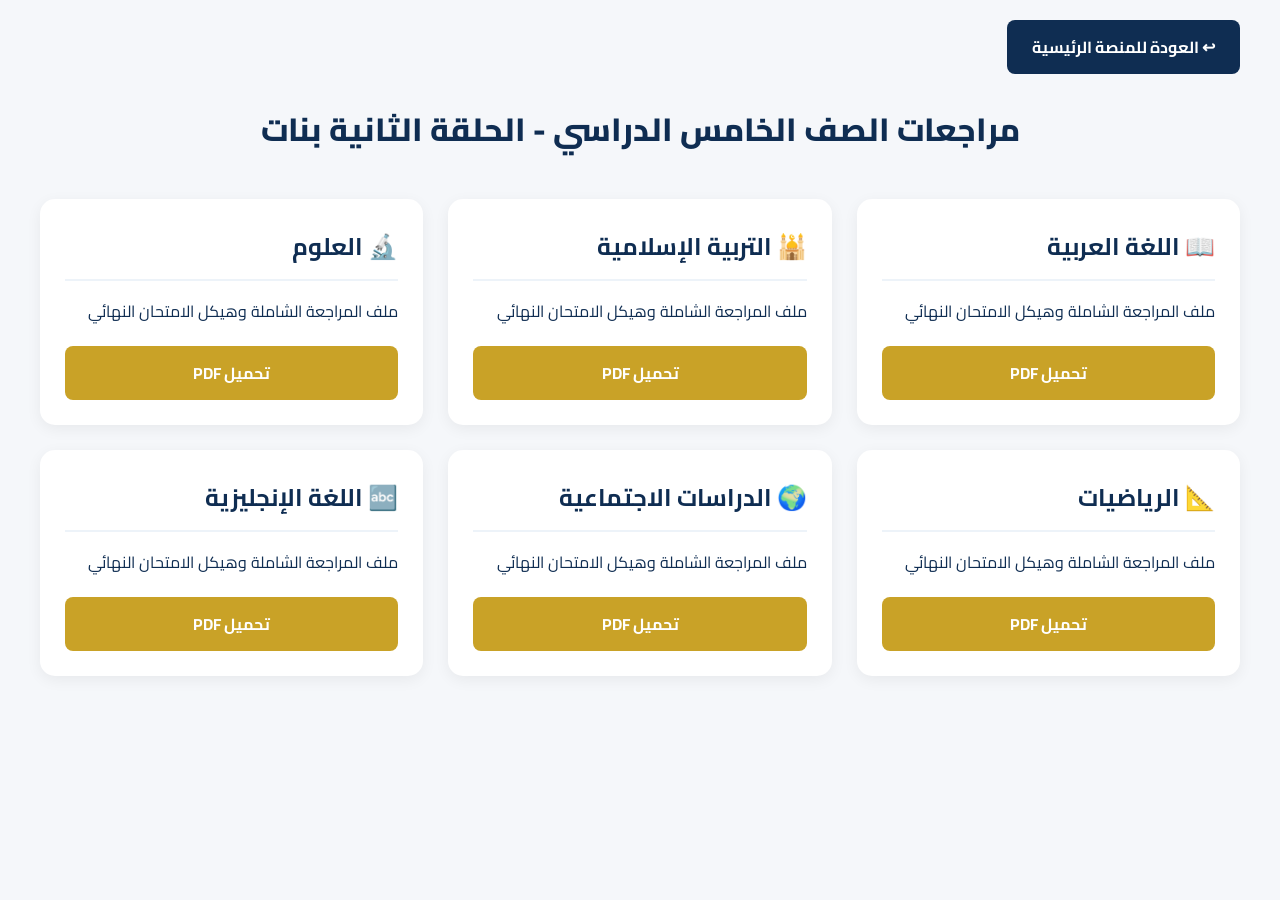
==== grade5.html @ 4f6e5faf "Add files via upload" ====
<!DOCTYPE html>
<html lang="ar" dir="rtl">
<head>
<meta charset="UTF-8">
<meta name="viewport" content="width=device-width, initial-scale=1.0">
<title>مراجعات الصف الخامس - مدرسة مربح</title>
<link href="https://fonts.googleapis.com/css2?family=Cairo:wght@400;700;800&display=swap" rel="stylesheet">
<style>
* { margin:0; padding:0; box-sizing:border-box; font-family:'Cairo',sans-serif; }
body { background:#f5f7fa; color:#0F2D52; padding:20px; }
.container { max-width:1200px; margin:auto; }
.back-btn { display:inline-block; margin-bottom:25px; padding:12px 25px; background:#0F2D52; color:white; text-decoration:none; border-radius:8px; font-weight:bold; }
.back-btn:hover { background:#C9A227; }
h1 { text-align:center; margin-bottom:40px; color:#0F2D52; font-size:32px; font-weight:800; }
.subjects-grid { display:grid; grid-template-columns:repeat(auto-fit, minmax(300px, 1fr)); gap:25px; }
.subject-card { background:white; padding:25px; border-radius:15px; box-shadow:0 4px 15px rgba(0,0,0,0.06); transition:0.3s; }
.subject-card:hover { transform: translateY(-5px); }
.subject-title { font-size:24px; color:#0F2D52; font-weight:700; margin-bottom:15px; border-bottom:2px solid #edf3f9; padding-bottom:10px; }
.download-btn { display:block; text-align:center; background:#C9A227; color:white; padding:12px; border-radius:8px; text-decoration:none; margin-top:20px; font-weight:bold; }
.download-btn:hover { background:#0F2D52; }
</style>
</head>
<body>

<div class="container">
    <a href="index.html" class="back-btn">↩ العودة للمنصة الرئيسية</a>
    
    <h1>مراجعات الصف الخامس الدراسي - الحلقة الثانية بنات</h1>
    
    <div class="subjects-grid">
    
        <div class="subject-card">
            <div class="subject-title">📖 اللغة العربية</div>
            <p>ملف المراجعة الشاملة وهيكل الامتحان النهائي</p>
            <a href="https://emiratesschoolsese-my.sharepoint.com/:f:/g/personal/amna-s_alyammahi_moe_sch_ae/IgBEN5MBqth2Ra2xKTuY6NFcAR_NdVUwTqctjAmqOlcxrdk?e=eSbOfm" class="download-btn" target="_blank">تحميل PDF</a>
        </div>

        <div class="subject-card">
            <div class="subject-title">🕌 التربية الإسلامية</div>
            <p>ملف المراجعة الشاملة وهيكل الامتحان النهائي</p>
            <a href="#" class="download-btn" target="_blank">تحميل PDF</a>
        </div>

        <div class="subject-card">
            <div class="subject-title">🔬 العلوم</div>
            <p>ملف المراجعة الشاملة وهيكل الامتحان النهائي</p>
            <a href="#" class="download-btn" target="_blank">تحميل PDF</a>
        </div>

        <div class="subject-card">
            <div class="subject-title">📐 الرياضيات</div>
            <p>ملف المراجعة الشاملة وهيكل الامتحان النهائي</p>
            <a href="#" class="download-btn" target="_blank">تحميل PDF</a>
        </div>

        <div class="subject-card">
            <div class="subject-title">🌍 الدراسات الاجتماعية</div>
            <p>ملف المراجعة الشاملة وهيكل الامتحان النهائي</p>
            <a href="#" class="download-btn" target="_blank">تحميل PDF</a>
        </div>

        <div class="subject-card">
            <div class="subject-title">🔤 اللغة الإنجليزية</div>
            <p>ملف المراجعة الشاملة وهيكل الامتحان النهائي</p>
            <a href="#" class="download-btn" target="_blank">تحميل PDF</a>
        </div>

    </div>
</div>

</body>
</html>
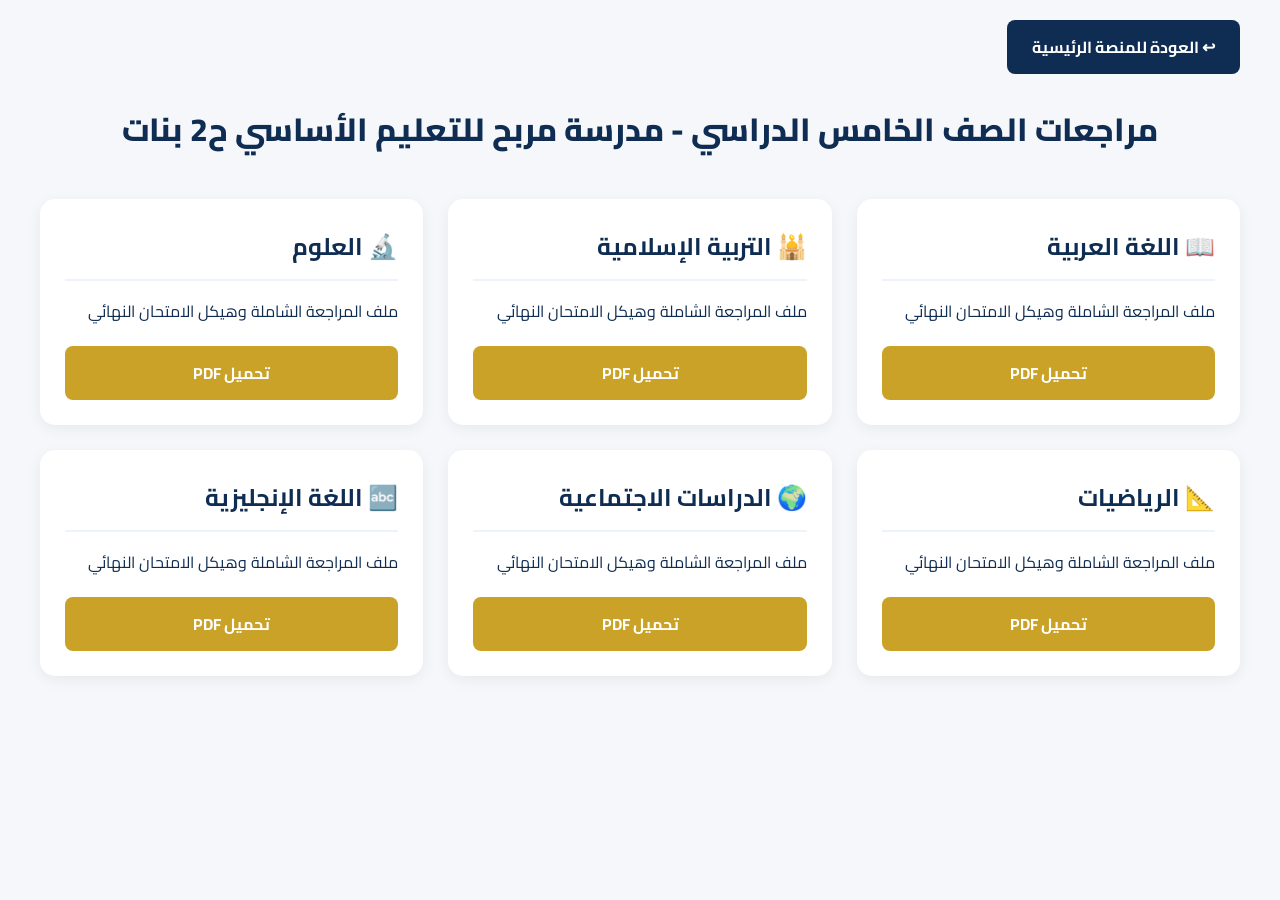
==== commit 4145a3d3: "Revise title and download links in grade5.html Updated the title and download links for the 5th grad" ====
--- a/grade5.html
+++ b/grade5.html
@@ -25,7 +25,7 @@
 <div class="container">
     <a href="index.html" class="back-btn">↩ العودة للمنصة الرئيسية</a>
     
-    <h1>مراجعات الصف الخامس الدراسي - الحلقة الثانية بنات</h1>
+    <h1>مراجعات الصف الخامس الدراسي - مدرسة مربح للتعليم الأساسي ح2 بنات</h1>
     
     <div class="subjects-grid">
     
@@ -38,35 +38,35 @@
         <div class="subject-card">
             <div class="subject-title">🕌 التربية الإسلامية</div>
             <p>ملف المراجعة الشاملة وهيكل الامتحان النهائي</p>
-            <a href="#" class="download-btn" target="_blank">تحميل PDF</a>
+            <a href="https://emiratesschoolsese-my.sharepoint.com/:f:/g/personal/amna-s_alyammahi_moe_sch_ae/IgBalOIN3JCxT7yr4XjZBvhoAc_JC5tpikfszv1xsQwbKPo?e=YqpJHb" class="download-btn" target="_blank">تحميل PDF</a>
         </div>
 
         <div class="subject-card">
             <div class="subject-title">🔬 العلوم</div>
             <p>ملف المراجعة الشاملة وهيكل الامتحان النهائي</p>
-            <a href="#" class="download-btn" target="_blank">تحميل PDF</a>
+            <a href="https://emiratesschoolsese-my.sharepoint.com/:f:/g/personal/amna-s_alyammahi_moe_sch_ae/IgBlBBKII0XCRJaJkMG8NC9_AbD1UC0IxRXllKHY5ztOeYM?e=JYkPw3" class="download-btn" target="_blank">تحميل PDF</a>
         </div>
 
         <div class="subject-card">
             <div class="subject-title">📐 الرياضيات</div>
             <p>ملف المراجعة الشاملة وهيكل الامتحان النهائي</p>
-            <a href="#" class="download-btn" target="_blank">تحميل PDF</a>
+            <a href="https://emiratesschoolsese-my.sharepoint.com/:f:/g/personal/amna-s_alyammahi_moe_sch_ae/IgA-XMAPjxiwRqwsG_msx7V2Ac3GQXtW_WzZzIL_DPCcBic?e=Hhsa7v" class="download-btn" target="_blank">تحميل PDF</a>
         </div>
 
         <div class="subject-card">
             <div class="subject-title">🌍 الدراسات الاجتماعية</div>
             <p>ملف المراجعة الشاملة وهيكل الامتحان النهائي</p>
-            <a href="#" class="download-btn" target="_blank">تحميل PDF</a>
+            <a href="https://emiratesschoolsese-my.sharepoint.com/:f:/g/personal/amna-s_alyammahi_moe_sch_ae/IgDy7CtEH6jNQ4PZRc0TULsdAZpoOCqnmzSxP9UM_2MCdZs?e=FJLQms" class="download-btn" target="_blank">تحميل PDF</a>
         </div>
 
         <div class="subject-card">
             <div class="subject-title">🔤 اللغة الإنجليزية</div>
             <p>ملف المراجعة الشاملة وهيكل الامتحان النهائي</p>
-            <a href="#" class="download-btn" target="_blank">تحميل PDF</a>
+            <a href="https://emiratesschoolsese-my.sharepoint.com/:f:/g/personal/amna-s_alyammahi_moe_sch_ae/IgD79DxYOzP0Q6ozzqFc5CACAcmBNj8ViLtvBXikfD75k_M?e=9u4R4e" class="download-btn" target="_blank">تحميل PDF</a>
         </div>
 
     </div>
 </div>
 
 </body>
-</html>+</html>
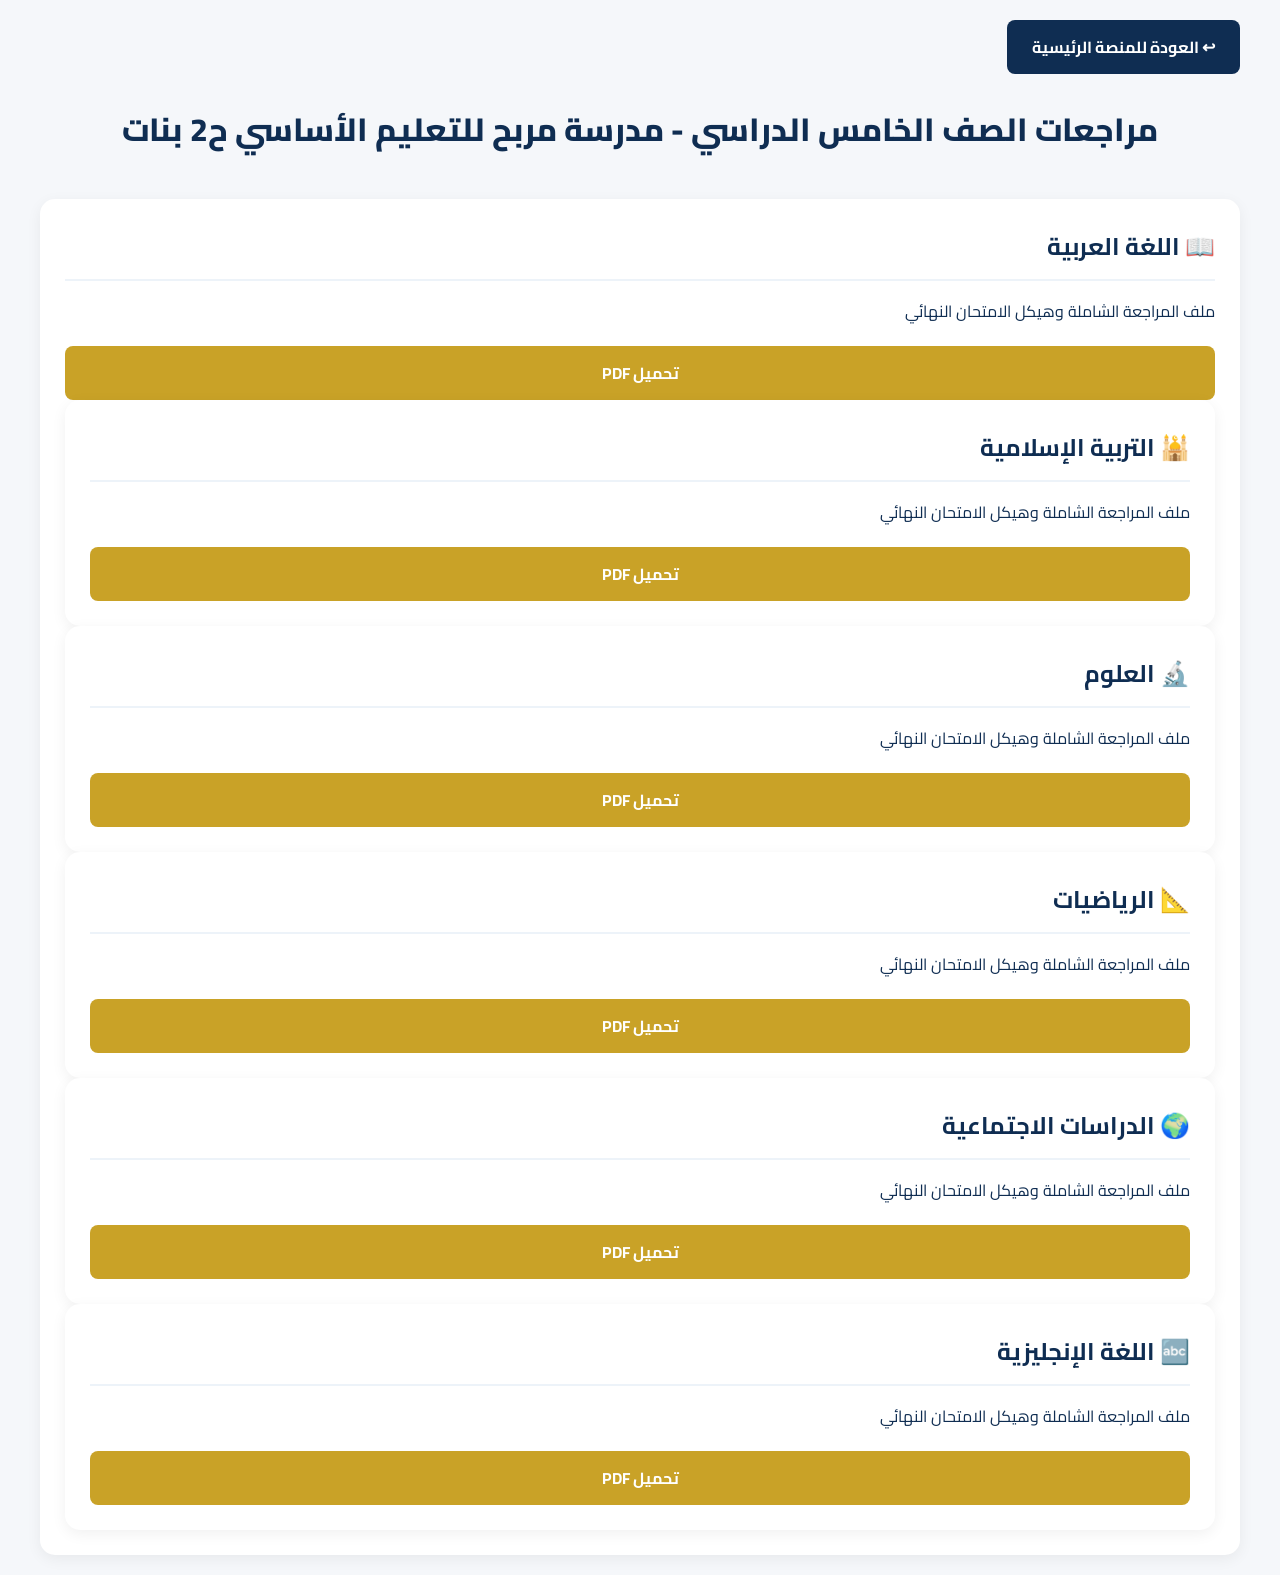
==== commit 2e695c03: "Fix HTML encoding issues in grade5.html" ====
--- a/grade5.html
+++ b/grade5.html
@@ -32,9 +32,7 @@
         <div class="subject-card">
             <div class="subject-title">📖 اللغة العربية</div>
             <p>ملف المراجعة الشاملة وهيكل الامتحان النهائي</p>
-            <a href="https://emiratesschoolsese-my.sharepoint.com/:f:/g/personal/amna-s_alyammahi_moe_sch_ae/IgBEN5MBqth2Ra2xKTuY6NFcAR_NdVUwTqctjAmqOlcxrdk?e=eSbOfm" class="download-btn" target="_blank">تحميل PDF</a>
-        </div>
-
+<a href="https://emiratesschoolsese-my.sharepoint.com/:f:/g/personal/amna-s_alyammahi_moe_sch_ae/IgBEN5MBqth2Ra2xKTuY6NFcAXRgQ0Va-niZBQYvGbI3KZI?e=JSKn51" class="download-btn">تحميل PDF</a>
         <div class="subject-card">
             <div class="subject-title">🕌 التربية الإسلامية</div>
             <p>ملف المراجعة الشاملة وهيكل الامتحان النهائي</p>
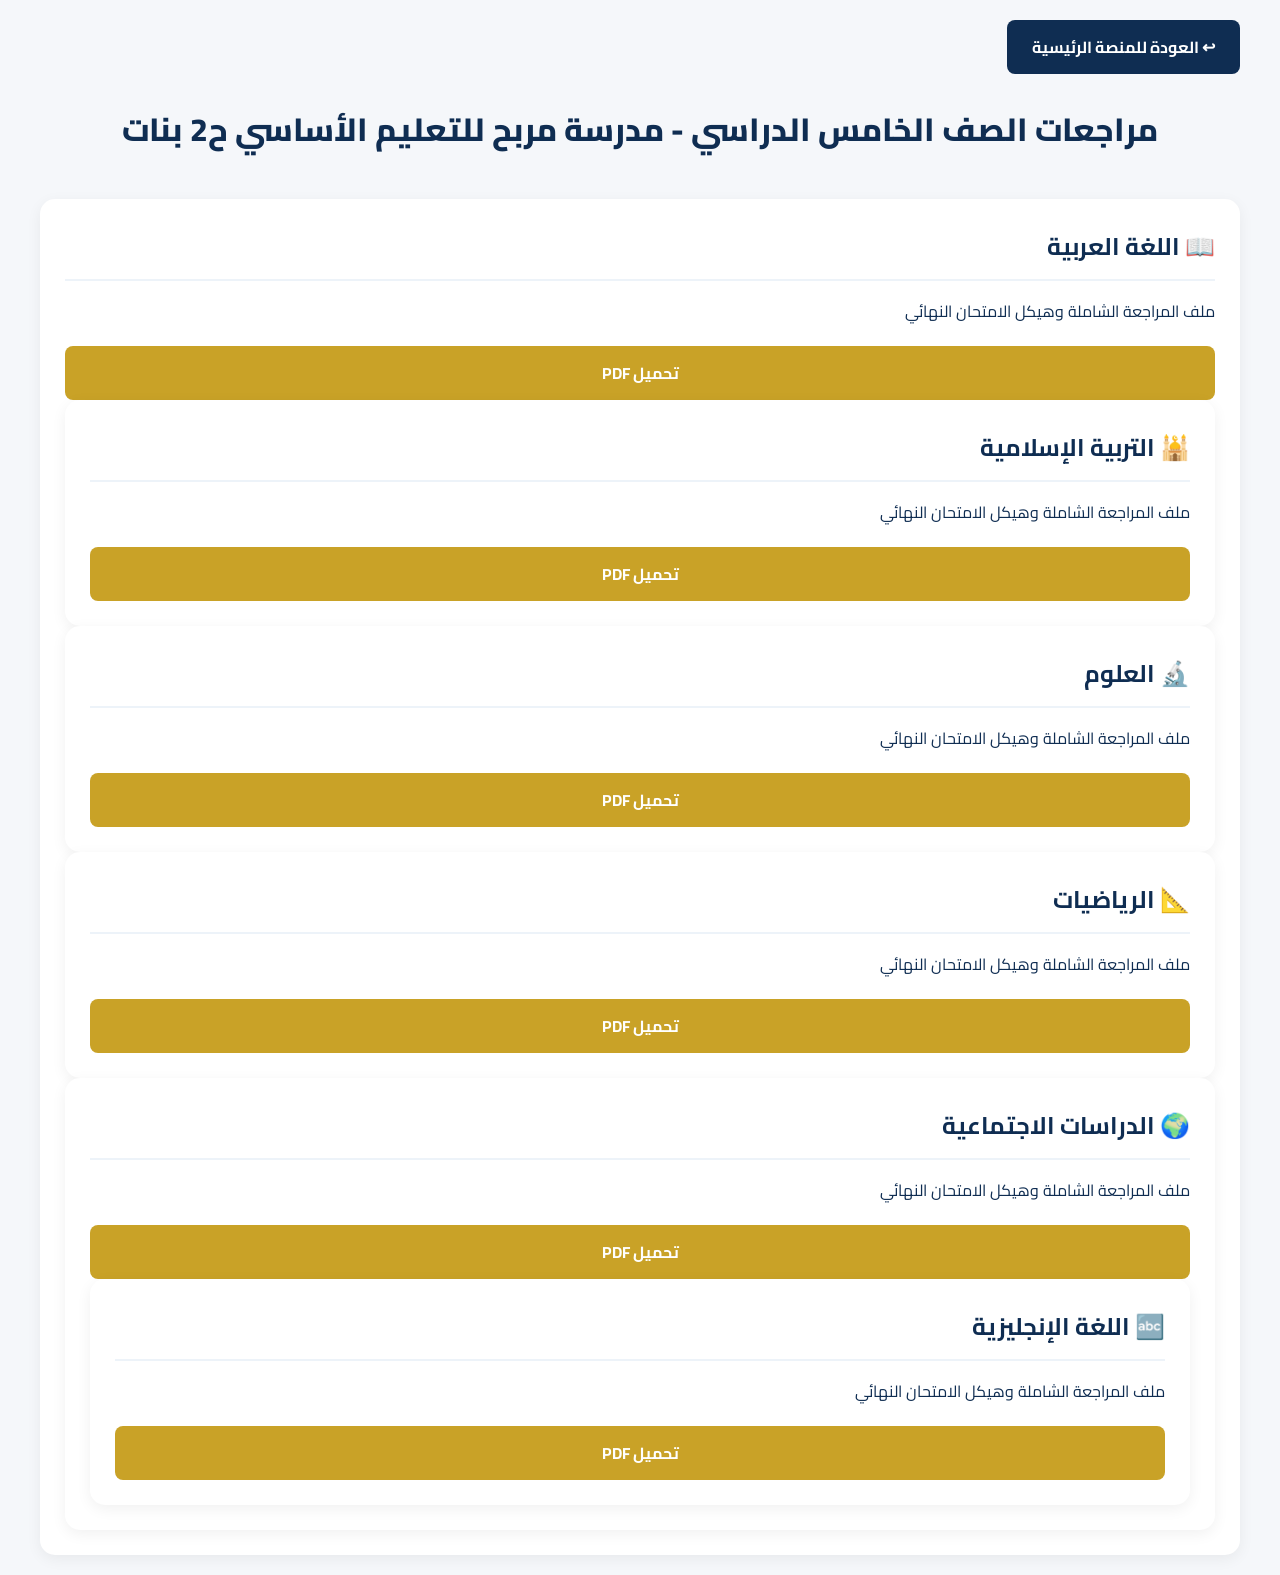
==== commit 4e81ceb3: "Update grade5.html with new review materials Removed old content and replaced with updated review ma" ====
--- a/grade5.html
+++ b/grade5.html
@@ -36,32 +36,26 @@
         <div class="subject-card">
             <div class="subject-title">🕌 التربية الإسلامية</div>
             <p>ملف المراجعة الشاملة وهيكل الامتحان النهائي</p>
-            <a href="https://emiratesschoolsese-my.sharepoint.com/:f:/g/personal/amna-s_alyammahi_moe_sch_ae/IgBalOIN3JCxT7yr4XjZBvhoAc_JC5tpikfszv1xsQwbKPo?e=YqpJHb" class="download-btn" target="_blank">تحميل PDF</a>
-        </div>
+<a href="https://emiratesschoolsese-my.sharepoint.com/:f:/g/personal/amna-s_alyammahi_moe_sch_ae/IgBalOIN3JCxT7yr4XjZBvhoAXcnzTUhVGtTx1SxaN-QI1c?e=g67HBg" class="download-btn">تحميل PDF</a>        </div>
 
         <div class="subject-card">
             <div class="subject-title">🔬 العلوم</div>
             <p>ملف المراجعة الشاملة وهيكل الامتحان النهائي</p>
-            <a href="https://emiratesschoolsese-my.sharepoint.com/:f:/g/personal/amna-s_alyammahi_moe_sch_ae/IgBlBBKII0XCRJaJkMG8NC9_AbD1UC0IxRXllKHY5ztOeYM?e=JYkPw3" class="download-btn" target="_blank">تحميل PDF</a>
-        </div>
+<a href="https://emiratesschoolsese-my.sharepoint.com/:f:/g/personal/amna-s_alyammahi_moe_sch_ae/IgBlBBKII0XCRJaJkMG8NC9_AflhepW8bG6QR2goE40-K_g?e=M4BVWb" class="download-btn">تحميل PDF</a>        </div>
 
         <div class="subject-card">
             <div class="subject-title">📐 الرياضيات</div>
             <p>ملف المراجعة الشاملة وهيكل الامتحان النهائي</p>
-            <a href="https://emiratesschoolsese-my.sharepoint.com/:f:/g/personal/amna-s_alyammahi_moe_sch_ae/IgA-XMAPjxiwRqwsG_msx7V2Ac3GQXtW_WzZzIL_DPCcBic?e=Hhsa7v" class="download-btn" target="_blank">تحميل PDF</a>
-        </div>
+<a href="https://emiratesschoolsese-my.sharepoint.com/:f:/g/personal/amna-s_alyammahi_moe_sch_ae/IgA-XMAPjxiwRqwsG_msx7V2AY732wz15xyrIeFt_hI3KMA?e=4UDrEI" class="download-btn">تحميل PDF</a>        </div>
 
         <div class="subject-card">
             <div class="subject-title">🌍 الدراسات الاجتماعية</div>
             <p>ملف المراجعة الشاملة وهيكل الامتحان النهائي</p>
-            <a href="https://emiratesschoolsese-my.sharepoint.com/:f:/g/personal/amna-s_alyammahi_moe_sch_ae/IgDy7CtEH6jNQ4PZRc0TULsdAZpoOCqnmzSxP9UM_2MCdZs?e=FJLQms" class="download-btn" target="_blank">تحميل PDF</a>
-        </div>
-
+<a href="https://emiratesschoolsese-my.sharepoint.com/:f:/g/personal/amna-s_alyammahi_moe_sch_ae/IgDy7CtEH6jNQ4PZRc0TULsdAWf0uA9hNcf5xXwIuz_PlNg?e=LZeAMS" class="download-btn">تحميل PDF</a>
         <div class="subject-card">
             <div class="subject-title">🔤 اللغة الإنجليزية</div>
             <p>ملف المراجعة الشاملة وهيكل الامتحان النهائي</p>
-            <a href="https://emiratesschoolsese-my.sharepoint.com/:f:/g/personal/amna-s_alyammahi_moe_sch_ae/IgD79DxYOzP0Q6ozzqFc5CACAcmBNj8ViLtvBXikfD75k_M?e=9u4R4e" class="download-btn" target="_blank">تحميل PDF</a>
-        </div>
+<a href="https://emiratesschoolsese-my.sharepoint.com/:f:/g/personal/amna-s_alyammahi_moe_sch_ae/IgD79DxYOzP0Q6ozzqFc5CACAUdsm47lO2T_NtdWdOIWZwo?e=yuu4Tz" class="download-btn">تحميل PDF</a>        </div>
 
     </div>
 </div>
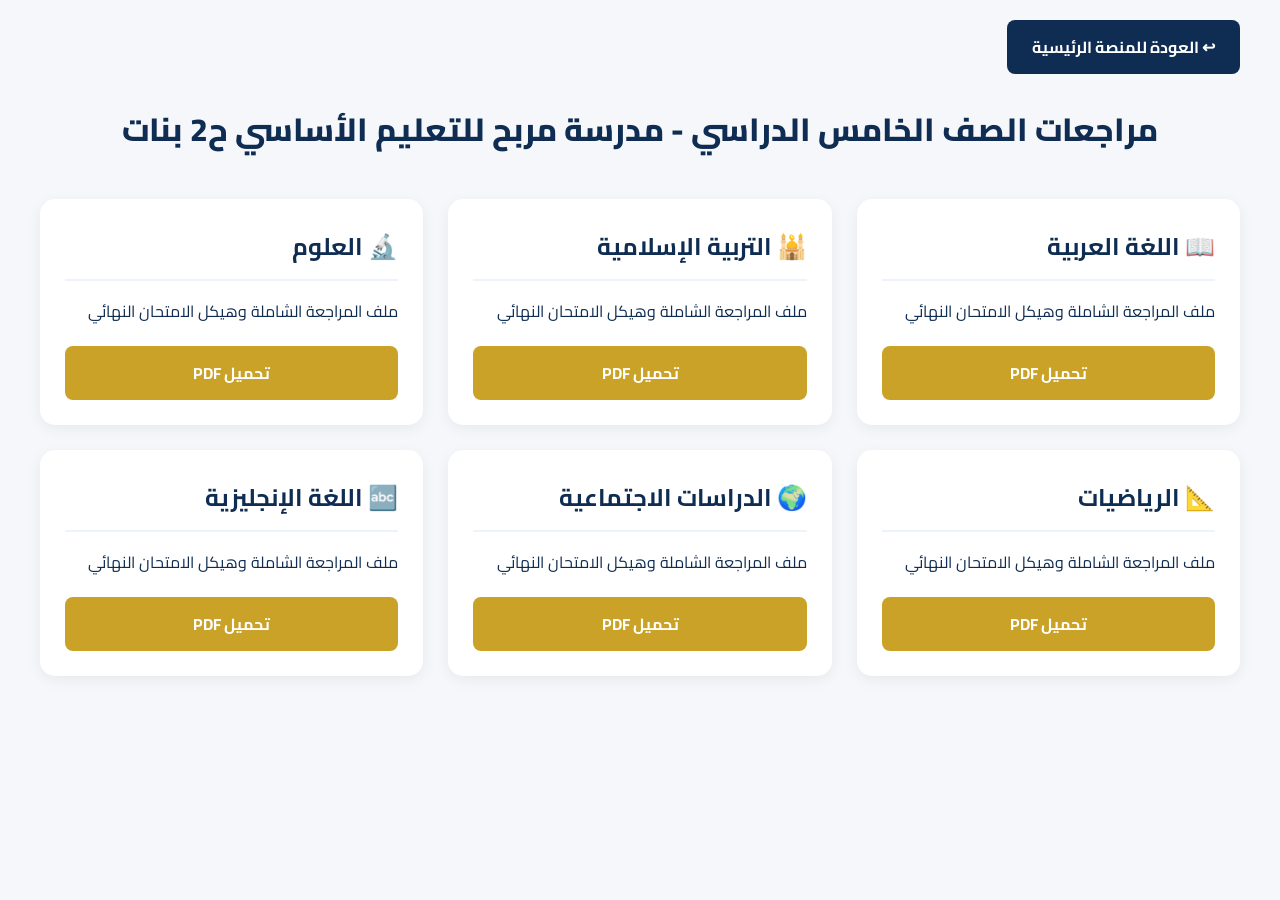
==== commit adb092e7: "Refactor grade5.html and enhance download links Updated the HTML structure and added target='_blank'" ====
--- a/grade5.html
+++ b/grade5.html
@@ -29,36 +29,42 @@
     
     <div class="subjects-grid">
     
+       <div class="subjects-grid">
+
         <div class="subject-card">
             <div class="subject-title">📖 اللغة العربية</div>
             <p>ملف المراجعة الشاملة وهيكل الامتحان النهائي</p>
-<a href="https://emiratesschoolsese-my.sharepoint.com/:f:/g/personal/amna-s_alyammahi_moe_sch_ae/IgBEN5MBqth2Ra2xKTuY6NFcAXRgQ0Va-niZBQYvGbI3KZI?e=JSKn51" class="download-btn">تحميل PDF</a>
+            <a href="https://emiratesschoolsese-my.sharepoint.com/:f:/g/personal/amna-s_alyammahi_moe_sch_ae/IgBEN5MBqth2Ra2xKTuY6NFcAXRgQ0Va-niZBQYvGbI3KZI?e=JSKn51" class="download-btn" target="_blank">تحميل PDF</a>
+        </div>
+
         <div class="subject-card">
             <div class="subject-title">🕌 التربية الإسلامية</div>
             <p>ملف المراجعة الشاملة وهيكل الامتحان النهائي</p>
-<a href="https://emiratesschoolsese-my.sharepoint.com/:f:/g/personal/amna-s_alyammahi_moe_sch_ae/IgBalOIN3JCxT7yr4XjZBvhoAXcnzTUhVGtTx1SxaN-QI1c?e=g67HBg" class="download-btn">تحميل PDF</a>        </div>
+            <a href="https://emiratesschoolsese-my.sharepoint.com/:f:/g/personal/amna-s_alyammahi_moe_sch_ae/IgBalOIN3JCxT7yr4XjZBvhoAXcnzTUhVGtTx1SxaN-QI1c?e=g67HBg" class="download-btn" target="_blank">تحميل PDF</a>
+        </div>
 
         <div class="subject-card">
             <div class="subject-title">🔬 العلوم</div>
             <p>ملف المراجعة الشاملة وهيكل الامتحان النهائي</p>
-<a href="https://emiratesschoolsese-my.sharepoint.com/:f:/g/personal/amna-s_alyammahi_moe_sch_ae/IgBlBBKII0XCRJaJkMG8NC9_AflhepW8bG6QR2goE40-K_g?e=M4BVWb" class="download-btn">تحميل PDF</a>        </div>
+            <a href="https://emiratesschoolsese-my.sharepoint.com/:f:/g/personal/amna-s_alyammahi_moe_sch_ae/IgBlBBKII0XCRJaJkMG8NC9_AflhepW8bG6QR2goE40-K_g?e=M4BVWb" class="download-btn" target="_blank">تحميل PDF</a>
+        </div>
 
         <div class="subject-card">
             <div class="subject-title">📐 الرياضيات</div>
             <p>ملف المراجعة الشاملة وهيكل الامتحان النهائي</p>
-<a href="https://emiratesschoolsese-my.sharepoint.com/:f:/g/personal/amna-s_alyammahi_moe_sch_ae/IgA-XMAPjxiwRqwsG_msx7V2AY732wz15xyrIeFt_hI3KMA?e=4UDrEI" class="download-btn">تحميل PDF</a>        </div>
+            <a href="https://emiratesschoolsese-my.sharepoint.com/:f:/g/personal/amna-s_alyammahi_moe_sch_ae/IgA-XMAPjxiwRqwsG_msx7V2AY732wz15xyrIeFt_hI3KMA?e=4UDrEI" class="download-btn" target="_blank">تحميل PDF</a>
+        </div>
 
         <div class="subject-card">
             <div class="subject-title">🌍 الدراسات الاجتماعية</div>
             <p>ملف المراجعة الشاملة وهيكل الامتحان النهائي</p>
-<a href="https://emiratesschoolsese-my.sharepoint.com/:f:/g/personal/amna-s_alyammahi_moe_sch_ae/IgDy7CtEH6jNQ4PZRc0TULsdAWf0uA9hNcf5xXwIuz_PlNg?e=LZeAMS" class="download-btn">تحميل PDF</a>
+            <a href="https://emiratesschoolsese-my.sharepoint.com/:f:/g/personal/amna-s_alyammahi_moe_sch_ae/IgDy7CtEH6jNQ4PZRc0TULsdAWf0uA9hNcf5xXwIuz_PlNg?e=LZeAMS" class="download-btn" target="_blank">تحميل PDF</a>
+        </div>
+
         <div class="subject-card">
             <div class="subject-title">🔤 اللغة الإنجليزية</div>
             <p>ملف المراجعة الشاملة وهيكل الامتحان النهائي</p>
-<a href="https://emiratesschoolsese-my.sharepoint.com/:f:/g/personal/amna-s_alyammahi_moe_sch_ae/IgD79DxYOzP0Q6ozzqFc5CACAUdsm47lO2T_NtdWdOIWZwo?e=yuu4Tz" class="download-btn">تحميل PDF</a>        </div>
+            <a href="https://emiratesschoolsese-my.sharepoint.com/:f:/g/personal/amna-s_alyammahi_moe_sch_ae/IgD79DxYOzP0Q6ozzqFc5CACAUdsm47lO2T_NtdWdOIWZwo?e=yuu4Tz" class="download-btn" target="_blank">تحميل PDF</a>
+        </div>
 
     </div>
-</div>
-
-</body>
-</html>
